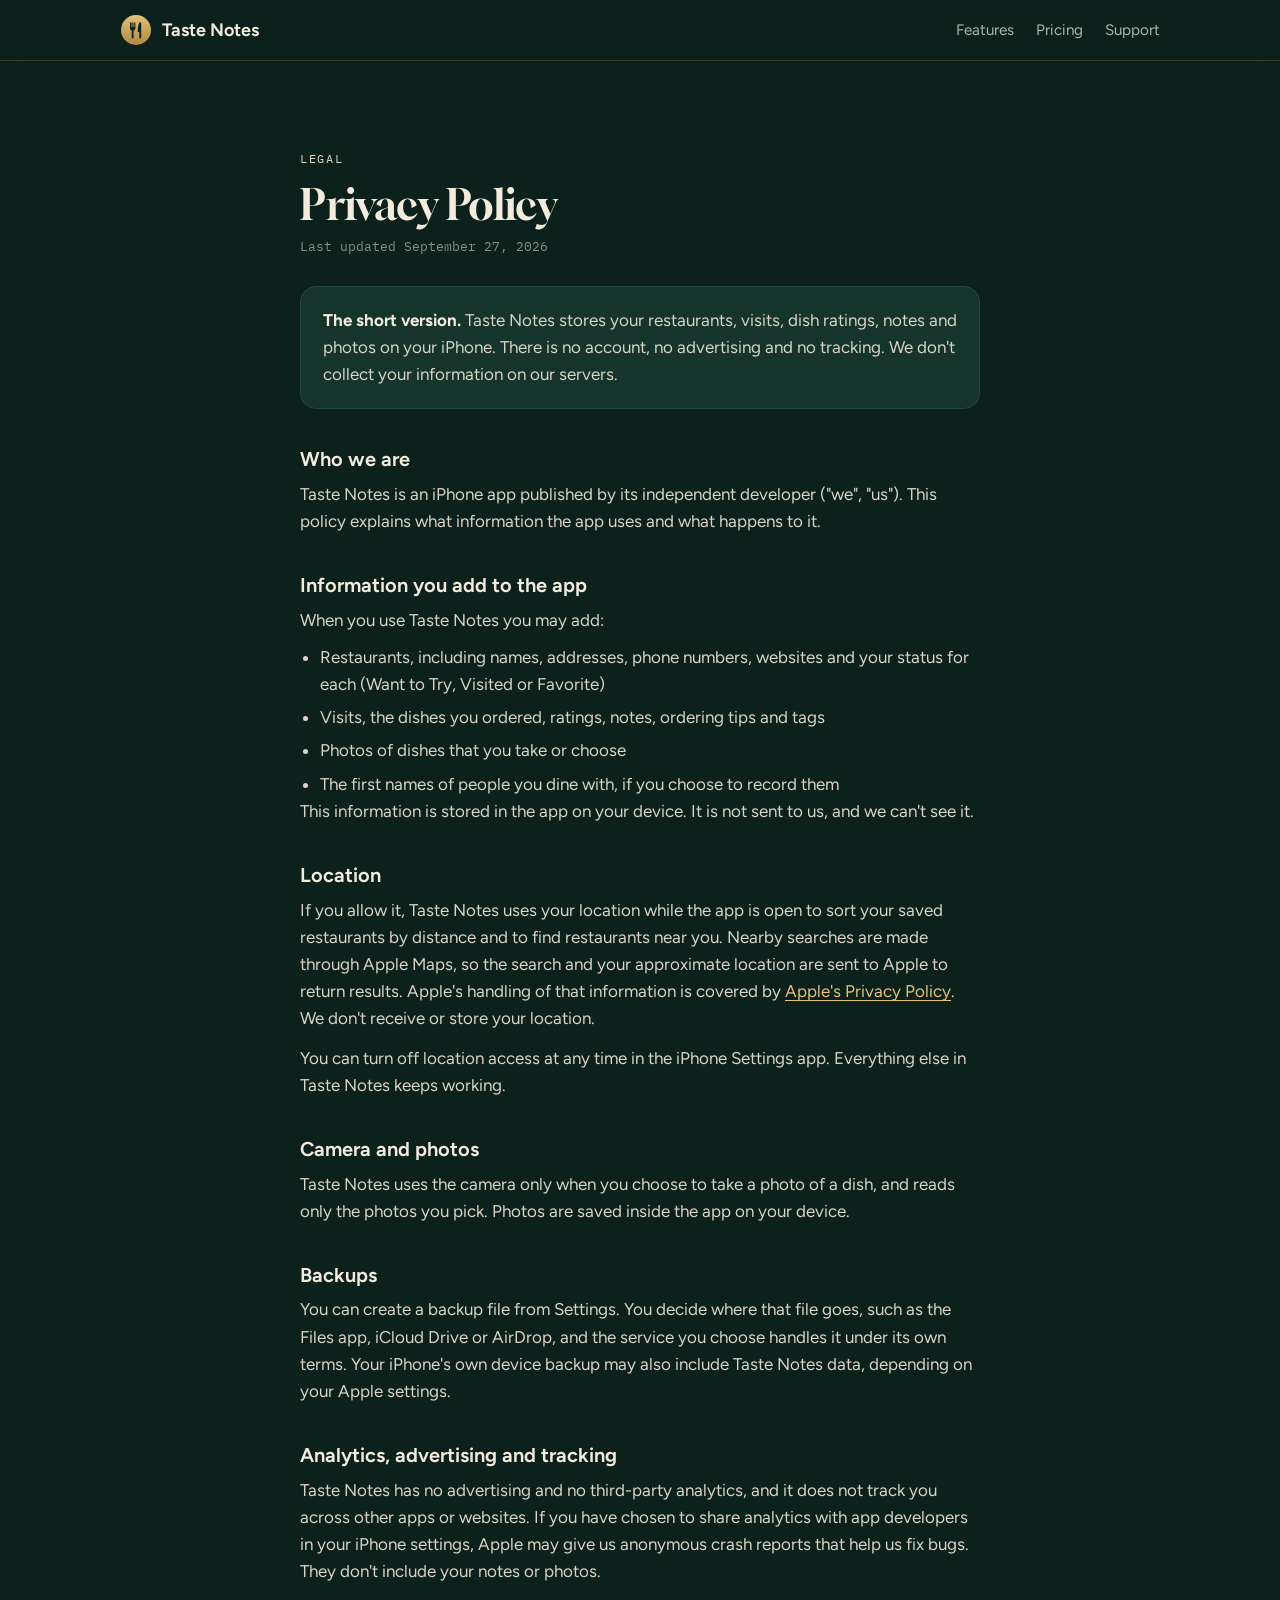
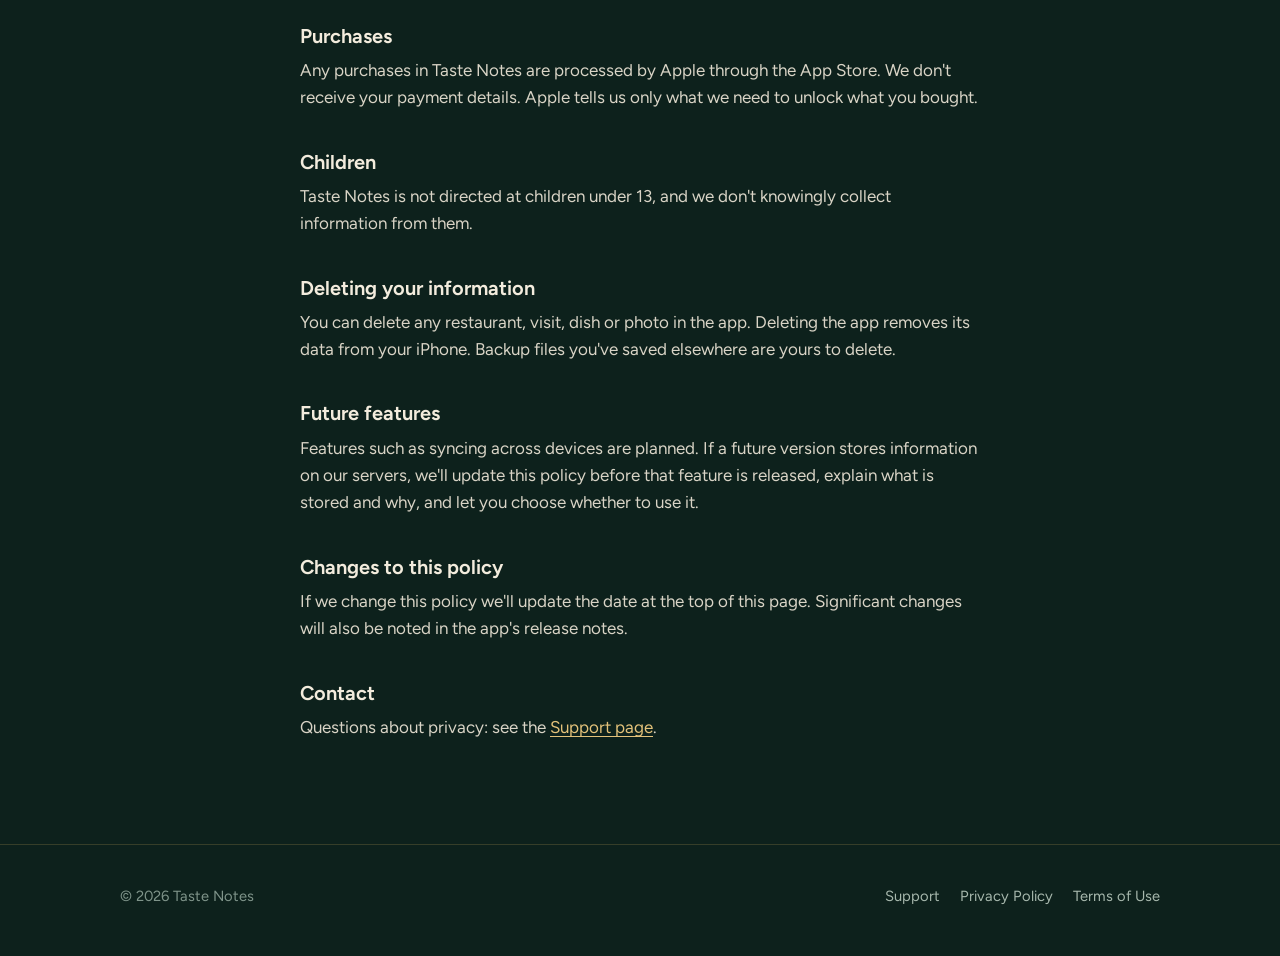
==== privacy.html @ 9aec2a10 "Add Taste Notes marketing site: landing, privacy, terms, support Co-Authored-By: Claude Opus 5.5 <no" ====
<!doctype html>
<html lang="en">
<head>
<meta charset="utf-8">
<meta name="viewport" content="width=device-width, initial-scale=1, viewport-fit=cover">
<title>Taste Notes Privacy Policy</title>
<meta name="description" content="How the Taste Notes iPhone app handles your information.">
<meta name="theme-color" content="#0d211c">
<link rel="icon" href="assets/icon.svg" type="image/svg+xml">
<link rel="preconnect" href="https://fonts.googleapis.com">
<link rel="preconnect" href="https://fonts.gstatic.com" crossorigin>
<link rel="stylesheet" href="https://fonts.googleapis.com/css2?family=Gloock&family=Figtree:wght@400;500;600;700&family=IBM+Plex+Mono:wght@400;500&display=swap">
<link rel="stylesheet" href="assets/site.css">
</head>
<body>
<!-- DRAFT: have this reviewed before relying on it. Update it whenever the app's data handling changes (for example, when cloud sync ships). -->

<header class="site-head">
  <div class="wrap">
    <a class="brand" href="index.html"><img src="assets/icon.svg" alt="" width="32" height="32">Taste Notes</a>
    <nav class="nav" aria-label="Main">
      <a class="opt" href="index.html#features">Features</a>
      <a class="opt" href="index.html#pricing">Pricing</a>
      <a href="support.html">Support</a>
    </nav>
  </div>
</header>

<main class="doc">
  <div class="wrap">
    <p class="eyebrow">Legal</p>
    <h1>Privacy Policy</h1>
    <p class="updated">Last updated <span data-cfg="legalUpdated">September 27, 2026</span></p>

    <div class="summary">
      <p><strong>The short version.</strong> Taste Notes stores your restaurants, visits, dish ratings, notes and photos on your iPhone. There is no account, no advertising and no tracking. We don't collect your information on our servers.</p>
    </div>

    <h2>Who we are</h2>
    <p>Taste Notes is an iPhone app published by <span data-cfg="developerName">its independent developer</span> ("we", "us"). This policy explains what information the app uses and what happens to it.</p>

    <h2>Information you add to the app</h2>
    <p>When you use Taste Notes you may add:</p>
    <ul>
      <li>Restaurants, including names, addresses, phone numbers, websites and your status for each (Want to Try, Visited or Favorite)</li>
      <li>Visits, the dishes you ordered, ratings, notes, ordering tips and tags</li>
      <li>Photos of dishes that you take or choose</li>
      <li>The first names of people you dine with, if you choose to record them</li>
    </ul>
    <p>This information is stored in the app on your device. It is not sent to us, and we can't see it.</p>

    <h2>Location</h2>
    <p>If you allow it, Taste Notes uses your location while the app is open to sort your saved restaurants by distance and to find restaurants near you. Nearby searches are made through Apple Maps, so the search and your approximate location are sent to Apple to return results. Apple's handling of that information is covered by <a href="https://www.apple.com/legal/privacy/" rel="noopener">Apple's Privacy Policy</a>. We don't receive or store your location.</p>
    <p>You can turn off location access at any time in the iPhone Settings app. Everything else in Taste Notes keeps working.</p>

    <h2>Camera and photos</h2>
    <p>Taste Notes uses the camera only when you choose to take a photo of a dish, and reads only the photos you pick. Photos are saved inside the app on your device.</p>

    <h2>Backups</h2>
    <p>You can create a backup file from Settings. You decide where that file goes, such as the Files app, iCloud Drive or AirDrop, and the service you choose handles it under its own terms. Your iPhone's own device backup may also include Taste Notes data, depending on your Apple settings.</p>

    <h2>Analytics, advertising and tracking</h2>
    <p>Taste Notes has no advertising and no third-party analytics, and it does not track you across other apps or websites. If you have chosen to share analytics with app developers in your iPhone settings, Apple may give us anonymous crash reports that help us fix bugs. They don't include your notes or photos.</p>

    <h2>Purchases</h2>
    <p>Any purchases in Taste Notes are processed by Apple through the App Store. We don't receive your payment details. Apple tells us only what we need to unlock what you bought.</p>

    <h2>Children</h2>
    <p>Taste Notes is not directed at children under 13, and we don't knowingly collect information from them.</p>

    <h2>Deleting your information</h2>
    <p>You can delete any restaurant, visit, dish or photo in the app. Deleting the app removes its data from your iPhone. Backup files you've saved elsewhere are yours to delete.</p>

    <h2>Future features</h2>
    <p>Features such as syncing across devices are planned. If a future version stores information on our servers, we'll update this policy before that feature is released, explain what is stored and why, and let you choose whether to use it.</p>

    <h2>Changes to this policy</h2>
    <p>If we change this policy we'll update the date at the top of this page. Significant changes will also be noted in the app's release notes.</p>

    <h2>Contact</h2>
    <p>Questions about privacy: <span data-email>see the <a href="support.html">Support page</a></span>.</p>
  </div>
</main>

<footer class="site-foot">
  <div class="wrap">
    <span>© <span data-year>2026</span> Taste Notes</span>
    <nav aria-label="Footer">
      <a href="support.html">Support</a>
      <a href="privacy.html" aria-current="page">Privacy Policy</a>
      <a href="terms.html">Terms of Use</a>
    </nav>
  </div>
</footer>

<script src="site.config.js"></script>
<script src="assets/site.js"></script>
</body>
</html>
---- assets/site.css ----
/* Taste Notes — site styles. Palette follows the app's Bistro theme. */
:root {
  color-scheme: dark;
  --pine: #0d211c;        /* page ground */
  --pine-deep: #081512;   /* sunken bands */
  --bottle: #14342c;      /* raised surfaces */
  --bottle-edge: #24493f;
  --brass: #c9a257;       /* accent */
  --brass-hi: #e3c27a;
  --linen: #f3ecdd;       /* text */
  --sage: #a7b8ad;        /* secondary text */
  --sage-dim: #7f948a;
  --rose: #d9848d;        /* "Must Order" heart only */
  --rule: rgba(201, 162, 87, 0.22);

  --f-display: "Gloock", "Iowan Old Style", Georgia, serif;
  --f-body: "Figtree", -apple-system, "Segoe UI", system-ui, sans-serif;
  --f-mono: "IBM Plex Mono", ui-monospace, "SF Mono", Menlo, monospace;

  --step--1: 0.875rem;
  --step-0: 1.0625rem;
  --step-1: 1.25rem;
  --step-2: 1.6rem;
  --step-3: clamp(1.9rem, 1.4rem + 2vw, 2.6rem);
  --step-4: clamp(2.6rem, 1.6rem + 4.4vw, 4.6rem);

  --wrap: 1120px;
  --gutter: clamp(16px, 4vw, 40px);
}

* { box-sizing: border-box; }
html { scroll-behavior: smooth; }
@media (prefers-reduced-motion: reduce) { html { scroll-behavior: auto; } }

body {
  margin: 0;
  background: var(--pine);
  color: var(--linen);
  font-family: var(--f-body);
  font-size: var(--step-0);
  line-height: 1.6;
  -webkit-font-smoothing: antialiased;
}
img { max-width: 100%; display: block; }
a { color: var(--brass-hi); text-underline-offset: 3px; text-decoration-thickness: 1px; }
a:hover { color: var(--linen); }
:focus-visible { outline: 2px solid var(--brass-hi); outline-offset: 3px; border-radius: 4px; }

h1, h2, h3 { font-family: var(--f-display); font-weight: 400; line-height: 1.08; margin: 0; text-wrap: balance; letter-spacing: -0.01em; }
h3 { font-family: var(--f-body); font-weight: 650; font-size: var(--step-1); line-height: 1.3; letter-spacing: 0; }
p { margin: 0; }

.wrap { max-width: var(--wrap); margin-inline: auto; padding-inline: var(--gutter); }
.eyebrow {
  font-family: var(--f-mono); font-size: 0.75rem; letter-spacing: 0.14em;
  text-transform: uppercase; color: var(--brass);
}
.lede { color: var(--sage); font-size: var(--step-1); line-height: 1.5; max-width: 34ch; }
.muted { color: var(--sage); }

/* ---------- Header ---------- */
.site-head {
  position: sticky; top: env(safe-area-inset-top, 0px); z-index: 20;
  background: rgba(13, 33, 28, 0.86);
  backdrop-filter: blur(12px); -webkit-backdrop-filter: blur(12px);
  border-bottom: 1px solid var(--rule);
}
.site-head .wrap { display: flex; align-items: center; gap: 24px; padding-block: 14px; }
.brand { display: flex; align-items: center; gap: 10px; color: var(--linen); text-decoration: none; font-weight: 650; font-size: 1.125rem; }
.brand img { width: 32px; height: 32px; }
.nav { display: flex; gap: 22px; margin-left: auto; }
.nav a { color: var(--sage); text-decoration: none; font-size: 0.95rem; }
.nav a:hover, .nav a[aria-current="page"] { color: var(--linen); }
@media (max-width: 720px) { .nav .opt { display: none; } .nav { gap: 16px; } }

/* ---------- Buttons ---------- */
.btn {
  display: inline-flex; align-items: center; gap: 10px;
  padding: 12px 20px; border-radius: 999px;
  font: 600 0.98rem/1 var(--f-body); text-decoration: none;
  border: 1px solid transparent; cursor: pointer;
  transition: transform .15s ease, background .15s ease;
}
.btn-brass { background: linear-gradient(180deg, var(--brass-hi), var(--brass)); color: #1a1408; }
.btn-brass:hover { color: #1a1408; transform: translateY(-1px); }
.btn-ghost { border-color: var(--bottle-edge); color: var(--linen); }
.btn-ghost:hover { background: var(--bottle); color: var(--linen); }
.btn svg { width: 18px; height: 18px; flex: none; }
.btn.is-soon { background: transparent; color: var(--brass-hi); border-color: var(--brass); cursor: default; }
.btn.is-soon:hover { transform: none; }

/* ---------- Hero ---------- */
.hero { padding-block: clamp(48px, 7vw, 96px) clamp(56px, 8vw, 110px); position: relative; overflow: hidden; }
.hero::before {
  content: ""; position: absolute; inset: -20% -10% auto auto; width: 70%; height: 120%;
  background: radial-gradient(closest-side, rgba(40, 96, 78, 0.55), transparent 70%);
  pointer-events: none;
}
.hero .wrap { display: grid; grid-template-columns: 1.05fr 0.95fr; gap: clamp(32px, 5vw, 72px); align-items: center; position: relative; }
.hero h1 { font-size: var(--step-4); margin-block: 18px 22px; }
.hero h1 em { font-style: normal; color: var(--brass-hi); }
.hero .actions { display: flex; flex-wrap: wrap; gap: 12px; margin-top: 32px; }
.hero .fine { margin-top: 18px; font-size: var(--step--1); color: var(--sage-dim); }
@media (max-width: 860px) { .hero .wrap { grid-template-columns: 1fr; } }

.stage { position: relative; display: flex; justify-content: center; padding-block: 8px 40px; }

/* Phone frame */
.phone {
  width: min(300px, 78vw); aspect-ratio: 720 / 1475;
  border-radius: 42px; padding: 9px;
  background: linear-gradient(160deg, #3a3f3c, #121614 45%, #2a2f2c);
  box-shadow: 0 40px 80px -30px rgba(0,0,0,.7), 0 0 0 1px rgba(255,255,255,.06) inset;
  max-width: 100%;
}
.phone img { width: 100%; height: 100%; object-fit: cover; object-position: top; border-radius: 34px; }
.phone.sm { width: min(240px, 70vw); border-radius: 36px; padding: 8px; }
.phone.sm img { border-radius: 29px; }

/* The order ticket: menu-style card with dotted leaders */
.ticket {
  position: absolute; left: -6%; bottom: 0; width: min(310px, 86%);
  background: var(--linen); color: #1f2a25;
  border-radius: 6px; padding: 18px 20px 16px;
  box-shadow: 0 24px 50px -18px rgba(0,0,0,.6);
  transform: rotate(-3deg);
  font-size: 0.9rem;
}
.ticket::before, .ticket::after {
  content: ""; position: absolute; left: 0; right: 0; height: 8px;
  background: radial-gradient(circle at 5px -1px, transparent 5px, var(--linen) 5.5px) 0 0 / 10px 8px repeat-x;
}
.ticket::before { top: -7px; transform: rotate(180deg); }
.ticket::after { bottom: -7px; }
.ticket .t-head { display: flex; justify-content: space-between; align-items: baseline; gap: 8px; border-bottom: 1px dashed #b9ad93; padding-bottom: 8px; margin-bottom: 8px; }
.ticket .t-name { font-family: var(--f-display); font-size: 1.2rem; line-height: 1.1; }
.ticket .t-date { font-family: var(--f-mono); font-size: 0.72rem; color: #6d6552; white-space: nowrap; }
.ticket ul { list-style: none; margin: 0; padding: 0; display: grid; gap: 5px; }
.ticket li { display: flex; align-items: baseline; gap: 6px; }
.ticket li .dish { white-space: nowrap; }
.ticket li .lead { flex: 1; border-bottom: 1.5px dotted #b9ad93; transform: translateY(-4px); min-width: 12px; }
.ticket li .score { font-family: var(--f-mono); font-size: 0.8rem; white-space: nowrap; color: #7a5a1c; }
.ticket .t-foot { margin-top: 10px; padding-top: 8px; border-top: 1px dashed #b9ad93; font-size: 0.8rem; color: #5b5646; display: flex; gap: 6px; align-items: center; }
.ticket .heart { color: #b8505b; }
@media (max-width: 860px) { .ticket { left: 0; } }
@media (prefers-reduced-motion: no-preference) {
  .ticket { animation: settle .9s cubic-bezier(.2,.8,.2,1) .2s both; }
  @keyframes settle { from { transform: translateY(14px) rotate(-6deg); } to { transform: rotate(-3deg); } }
}

/* ---------- Sections ---------- */
.section { padding-block: clamp(64px, 9vw, 120px); }
.section.band { background: var(--pine-deep); border-block: 1px solid var(--rule); }
.section-head { display: grid; gap: 14px; max-width: 640px; margin-bottom: clamp(36px, 5vw, 56px); }
.section-head h2 { font-size: var(--step-3); }
.section-head p { color: var(--sage); font-size: var(--step-1); line-height: 1.5; }

/* Questions strip */
.questions { display: grid; grid-template-columns: repeat(3, 1fr); gap: clamp(20px, 3vw, 40px); }
.questions blockquote { margin: 0; font-family: var(--f-display); font-size: var(--step-2); line-height: 1.2; color: var(--linen); }
.questions blockquote::before { content: "\201C"; color: var(--brass); }
.questions blockquote::after { content: "\201D"; color: var(--brass); }
.questions p { margin-top: 10px; color: var(--sage); font-size: 0.98rem; }
@media (max-width: 760px) { .questions { grid-template-columns: 1fr; } }

/* Steps (a real sequence, so numbered) */
.steps { display: grid; grid-template-columns: repeat(4, 1fr); gap: clamp(20px, 2.5vw, 32px); list-style: none; margin: 0; padding: 0; counter-reset: step; }
.steps li { display: grid; gap: 12px; align-content: start; counter-increment: step; }
.steps .num { font-family: var(--f-mono); font-size: 0.8rem; color: var(--brass); letter-spacing: .1em; }
.steps .num::before { content: "Step " counter(step); }
.steps p { color: var(--sage); font-size: 0.98rem; }
.steps .phone { width: 100%; margin-bottom: 8px; }
@media (max-width: 900px) { .steps { grid-template-columns: repeat(2, 1fr); } }
@media (max-width: 480px) { .steps { grid-template-columns: 1fr; } .steps .phone { width: min(260px, 100%); } }

/* Feature rows */
.feature { display: grid; grid-template-columns: 1fr 1fr; gap: clamp(32px, 6vw, 88px); align-items: center; }
.feature + .feature { margin-top: clamp(72px, 9vw, 120px); }
.feature.flip .copy { order: 2; }
.feature .copy { display: grid; gap: 16px; }
.feature h2 { font-size: var(--step-3); }
.feature .copy > p { color: var(--sage); font-size: var(--step-1); line-height: 1.5; max-width: 36ch; }
.feature .media { display: flex; justify-content: center; }
.checks { list-style: none; padding: 0; margin: 8px 0 0; display: grid; gap: 10px; }
.checks li { display: grid; grid-template-columns: 20px 1fr; gap: 10px; color: var(--linen); font-size: 1rem; }
.checks li::before { content: ""; width: 8px; height: 8px; margin: 9px 0 0 4px; border-radius: 50%; background: var(--brass); }
@media (max-width: 820px) {
  .feature { grid-template-columns: 1fr; }
  .feature.flip .copy { order: 0; }
}

/* Small feature grid */
.minis { display: grid; grid-template-columns: repeat(3, 1fr); gap: 1px; background: var(--rule); border: 1px solid var(--rule); border-radius: 18px; overflow: hidden; }
.mini { background: var(--pine-deep); padding: 26px 24px; display: grid; gap: 8px; align-content: start; }
.mini p { color: var(--sage); font-size: 0.98rem; }
.mini svg { width: 26px; height: 26px; color: var(--brass); margin-bottom: 6px; }
@media (max-width: 860px) { .minis { grid-template-columns: repeat(2, 1fr); } }
@media (max-width: 520px) { .minis { grid-template-columns: 1fr; } }

/* Pricing */
.plans { display: grid; grid-template-columns: repeat(3, 1fr); gap: 20px; align-items: stretch; }
.plan { background: var(--bottle); border: 1px solid var(--bottle-edge); border-radius: 20px; padding: 28px 26px; display: grid; gap: 14px; align-content: start; }
.plan.feat { border-color: var(--brass); background: linear-gradient(180deg, #1a3d34, var(--bottle)); }
.plan .status { justify-self: start; font-family: var(--f-mono); font-size: 0.7rem; letter-spacing: .12em; text-transform: uppercase; padding: 5px 10px; border-radius: 999px; border: 1px solid var(--bottle-edge); color: var(--sage); }
.plan.feat .status { border-color: var(--brass); color: var(--brass-hi); }
.plan h3 { font-family: var(--f-display); font-weight: 400; font-size: var(--step-2); }
.plan .price { font-family: var(--f-display); font-size: 2.2rem; line-height: 1; }
.plan .price.is-tba { font-family: var(--f-body); font-size: 1.15rem; font-weight: 600; color: var(--brass-hi); line-height: 1.3; }
.plan .price-sub { color: var(--sage); font-size: 0.92rem; margin-top: -6px; }
.plan .checks li { font-size: 0.97rem; color: var(--sage); }
.plans-note { margin-top: 24px; color: var(--sage-dim); font-size: 0.92rem; max-width: 70ch; }
@media (max-width: 900px) { .plans { grid-template-columns: 1fr; max-width: 520px; } }

/* Roadmap */
.later { display: grid; grid-template-columns: repeat(auto-fit, minmax(220px, 1fr)); gap: 16px; }
.later div { border: 1px dashed var(--bottle-edge); border-radius: 16px; padding: 20px; display: grid; gap: 6px; align-content: start; }
.later h3 { font-size: 1.05rem; }
.later p { color: var(--sage); font-size: 0.95rem; }
.later-note { margin-top: 20px; color: var(--sage-dim); font-size: 0.92rem; }

/* FAQ */
.faq { display: grid; gap: 0; max-width: 780px; border-top: 1px solid var(--rule); }
.faq details { border-bottom: 1px solid var(--rule); padding-block: 4px; }
.faq summary { cursor: pointer; list-style: none; padding-block: 18px; font-weight: 600; font-size: 1.08rem; display: flex; justify-content: space-between; gap: 16px; }
.faq summary::-webkit-details-marker { display: none; }
.faq summary::after { content: "+"; font-family: var(--f-mono); color: var(--brass); font-size: 1.2rem; line-height: 1; }
.faq details[open] summary::after { content: "–"; }
.faq details p { color: var(--sage); padding-bottom: 20px; max-width: 64ch; }

/* Closing CTA */
.closer { text-align: left; display: grid; grid-template-columns: 1fr auto; gap: 32px; align-items: center; }
.closer h2 { font-size: var(--step-3); max-width: 18ch; }
@media (max-width: 720px) { .closer { grid-template-columns: 1fr; } }

/* Footer */
.site-foot { border-top: 1px solid var(--rule); padding-block: 40px 48px; color: var(--sage-dim); font-size: 0.92rem; }
.site-foot .wrap { display: flex; flex-wrap: wrap; gap: 20px 40px; justify-content: space-between; align-items: center; }
.site-foot nav { display: flex; flex-wrap: wrap; gap: 20px; }
.site-foot a { color: var(--sage); text-decoration: none; }
.site-foot a:hover { color: var(--linen); }

/* ---------- Document pages (Privacy, Terms, Support) ---------- */
.doc { padding-block: clamp(48px, 7vw, 88px) clamp(64px, 8vw, 110px); }
.doc .wrap { max-width: 760px; }
.doc h1 { font-size: var(--step-3); margin-block: 14px 10px; }
.doc .updated { font-family: var(--f-mono); font-size: 0.8rem; color: var(--sage-dim); }
.doc .summary { margin-block: 28px 8px; background: var(--bottle); border: 1px solid var(--bottle-edge); border-radius: 16px; padding: 20px 22px; }
.doc .summary p + p, .doc .summary ul { margin-top: 10px; }
.doc h2 { font-family: var(--f-body); font-weight: 650; font-size: 1.25rem; margin-top: 40px; margin-bottom: 10px; letter-spacing: 0; }
.doc p, .doc li { color: #d9d4c6; }
.doc p + p { margin-top: 12px; }
.doc ul { padding-left: 1.2em; margin: 10px 0 0; display: grid; gap: 6px; }
.doc strong { color: var(--linen); }
.doc .contact-card { margin-top: 20px; display: grid; gap: 6px; }
.doc .faq { margin-top: 12px; }
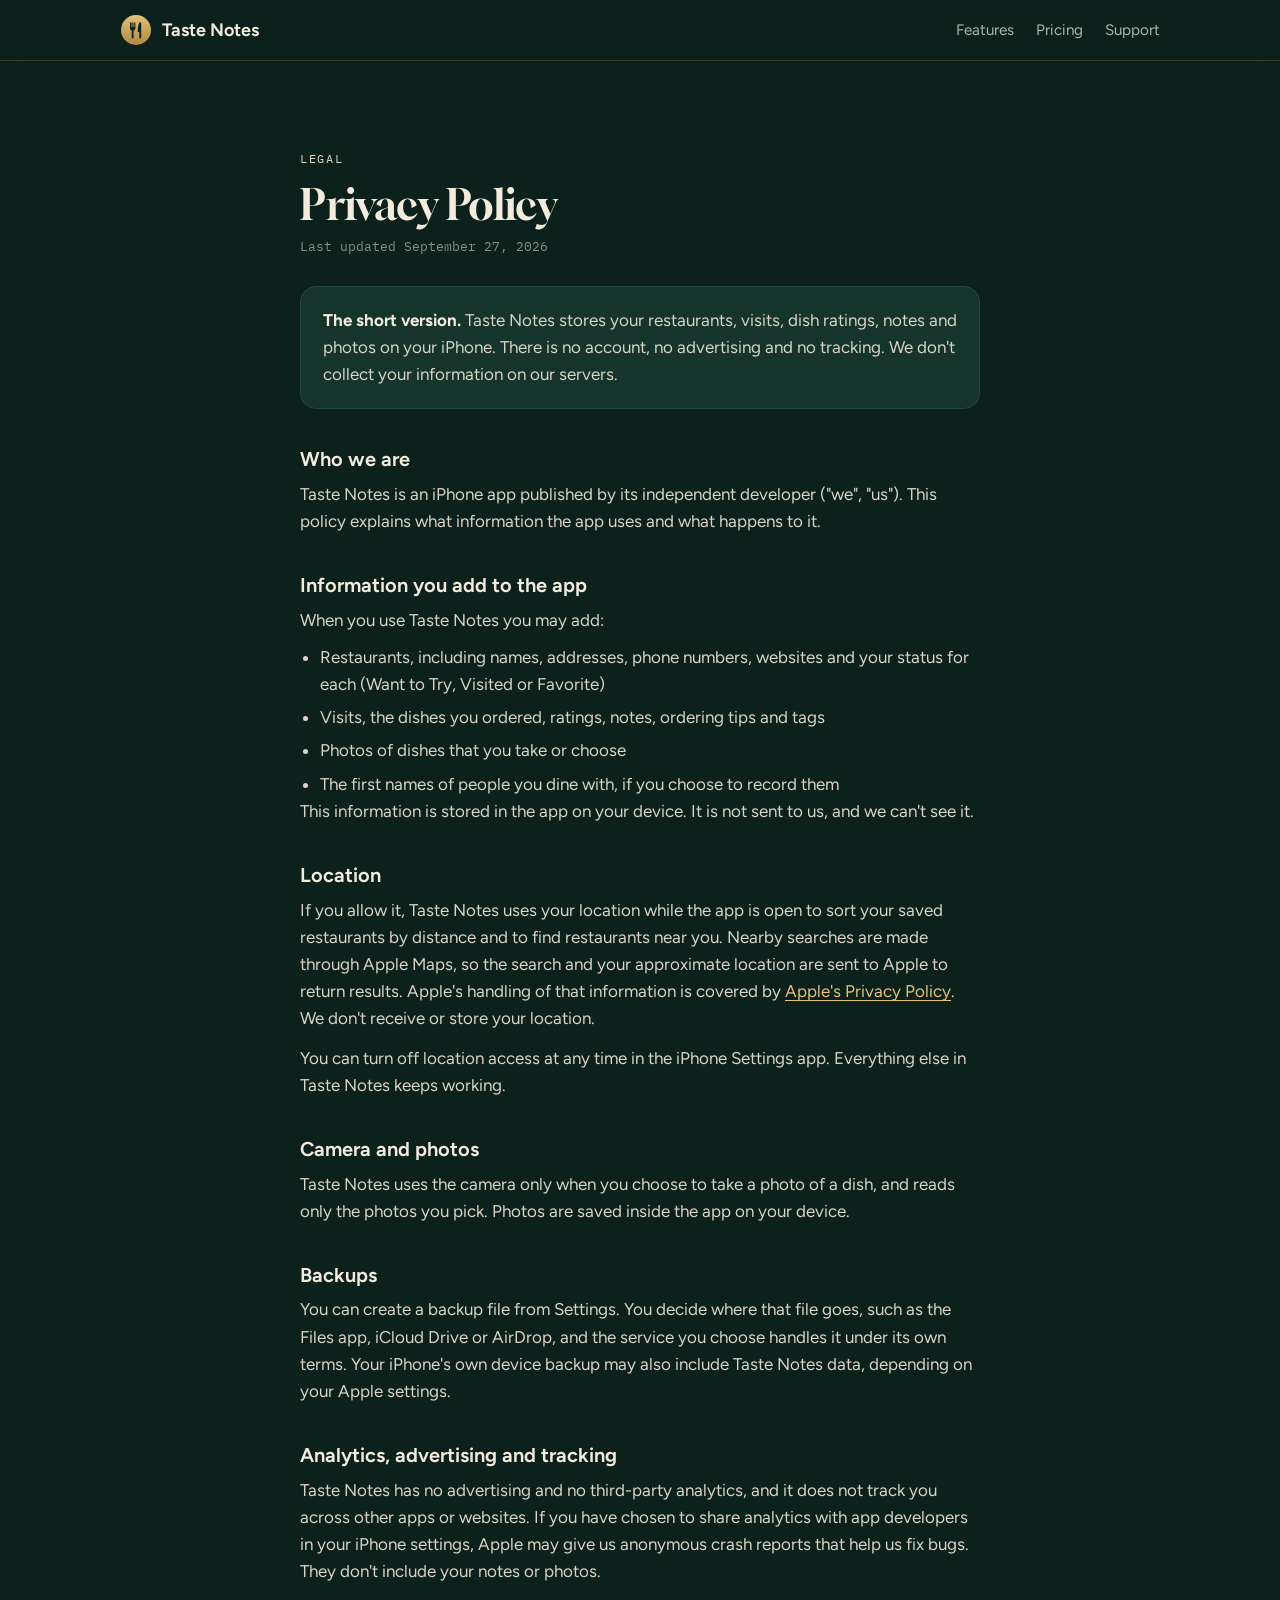
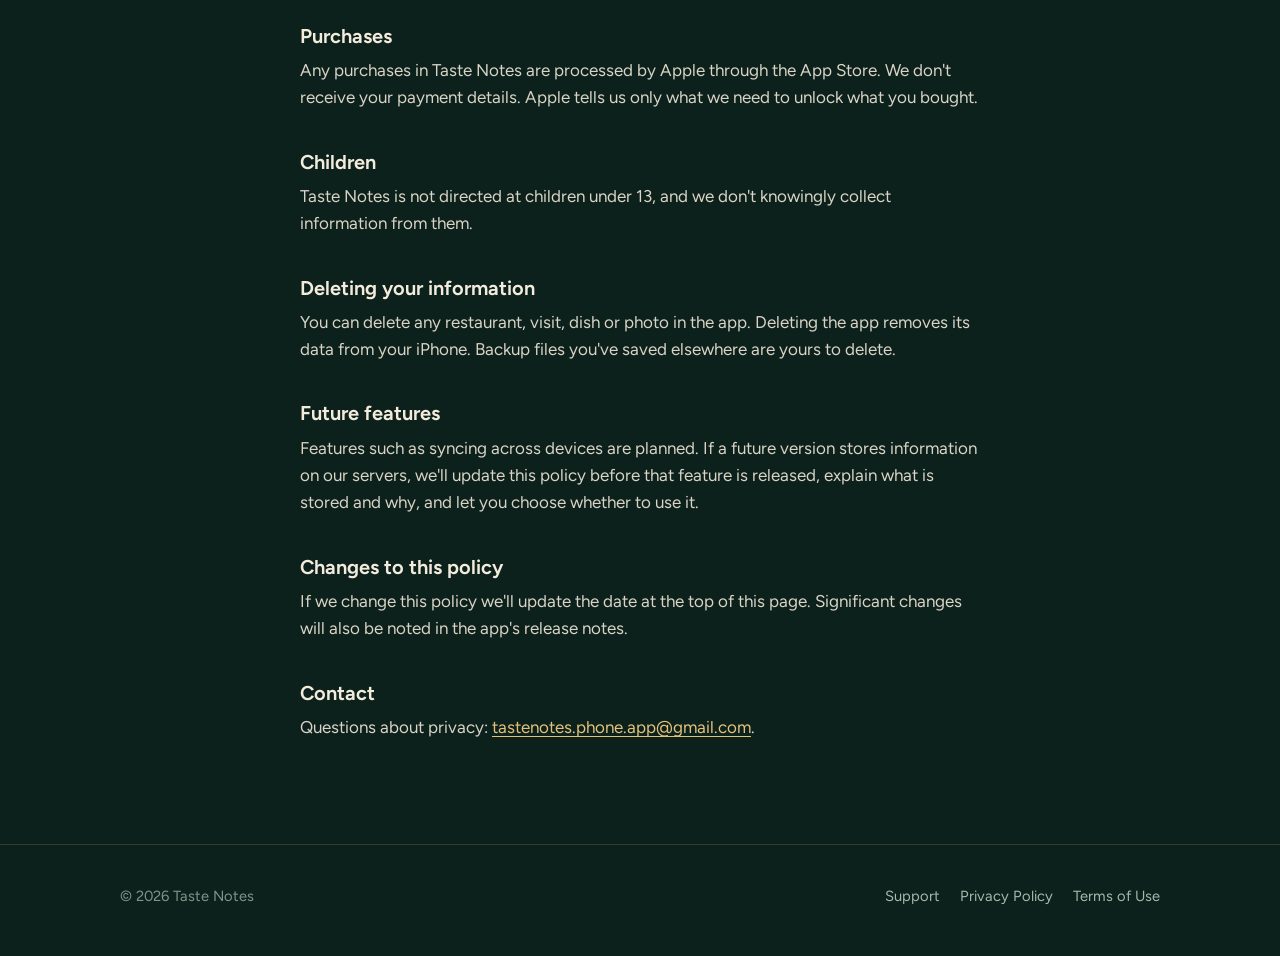
==== commit c776f82a: "Show support email in page HTML Co-Authored-By: Claude Opus 5.5 <noreply@anthropic.com> Claude-Sessi" ====
--- a/privacy.html
+++ b/privacy.html
@@ -78,7 +78,7 @@
     <p>If we change this policy we'll update the date at the top of this page. Significant changes will also be noted in the app's release notes.</p>
 
     <h2>Contact</h2>
-    <p>Questions about privacy: <span data-email>see the <a href="support.html">Support page</a></span>.</p>
+    <p>Questions about privacy: <span data-email><a href="mailto:tastenotes.phone.app@gmail.com">tastenotes.phone.app@gmail.com</a></span>.</p>
   </div>
 </main>
 
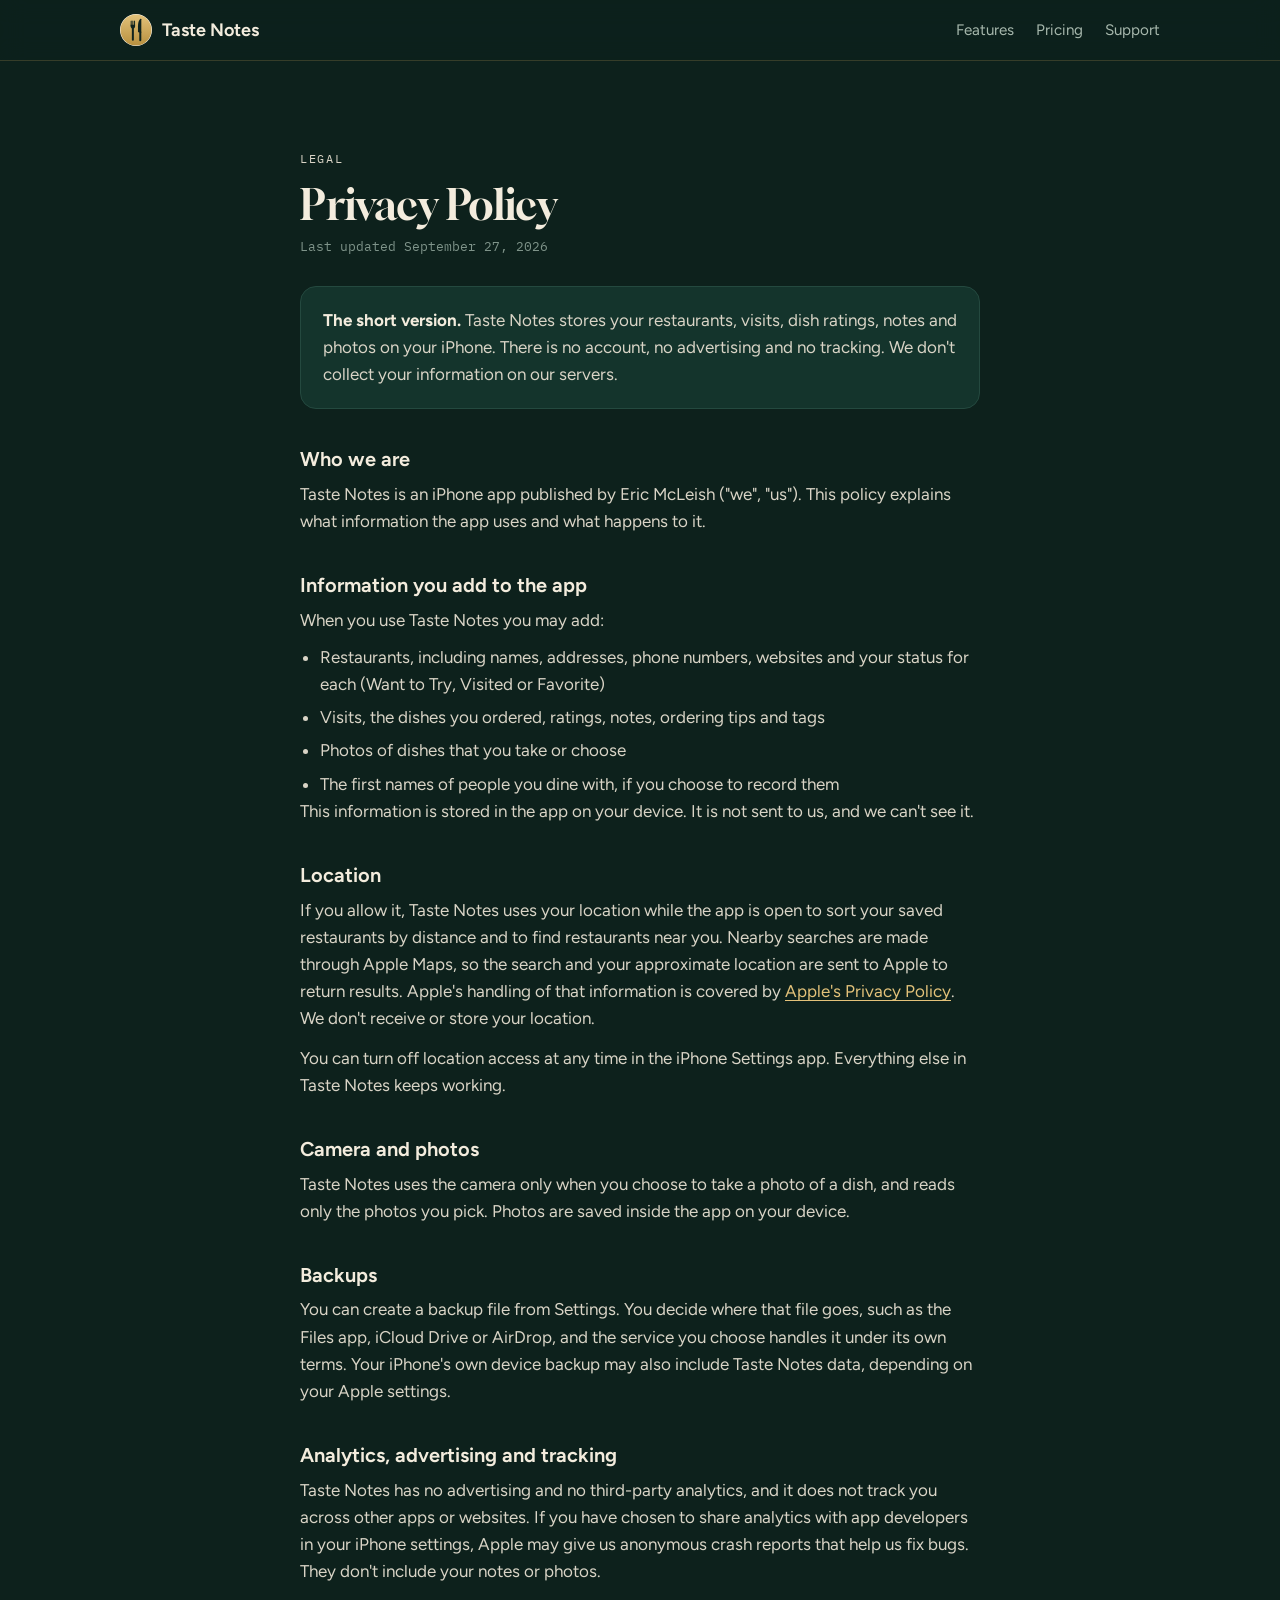
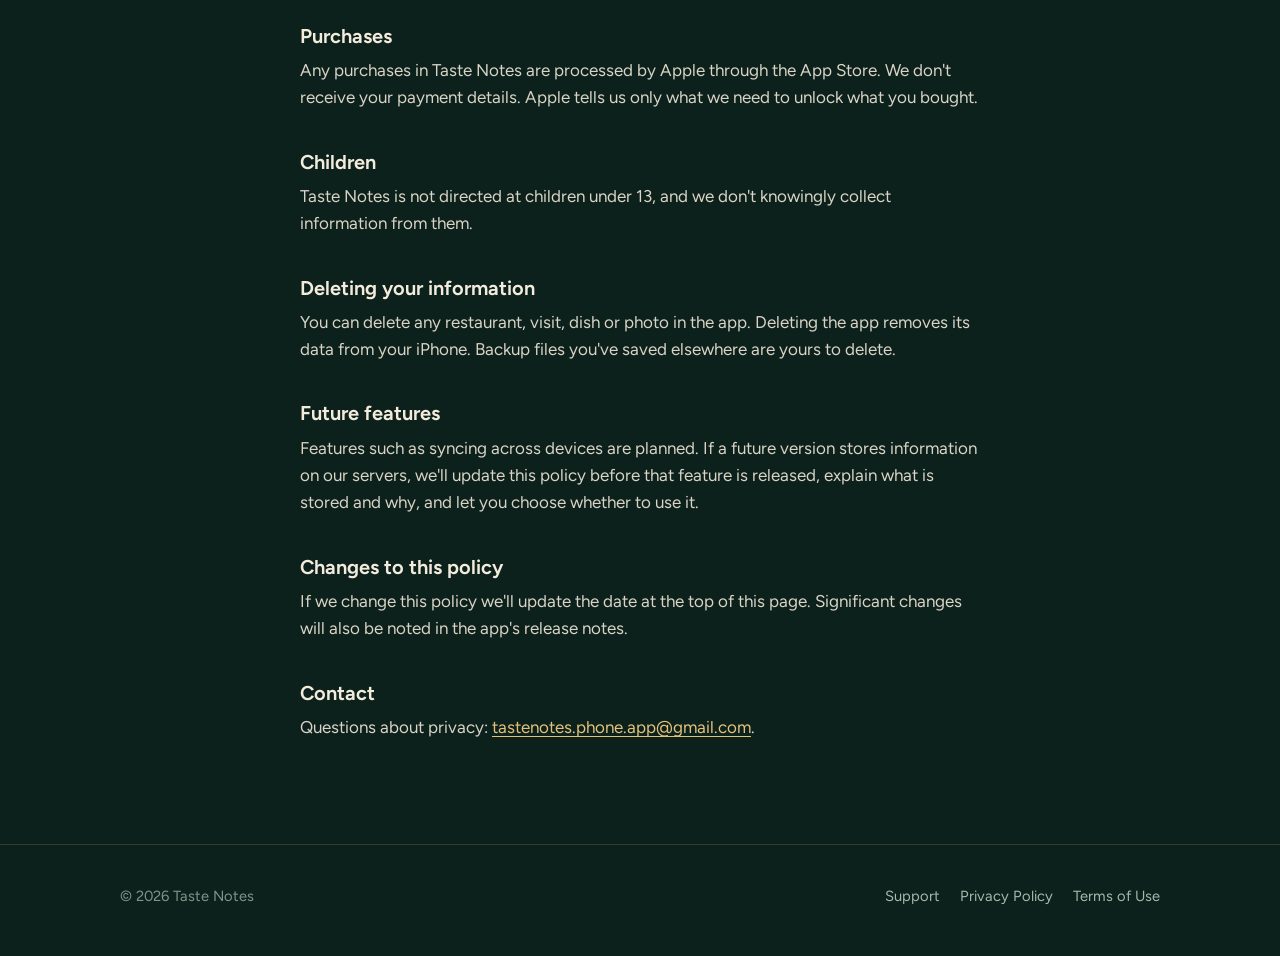
==== commit 5e141320: "Name seller in legal pages; Lifetime price $14.99 Co-Authored-By: Claude Opus 5.5 <noreply@anthropic" ====
--- a/privacy.html
+++ b/privacy.html
@@ -37,7 +37,7 @@
     </div>
 
     <h2>Who we are</h2>
-    <p>Taste Notes is an iPhone app published by <span data-cfg="developerName">its independent developer</span> ("we", "us"). This policy explains what information the app uses and what happens to it.</p>
+    <p>Taste Notes is an iPhone app published by <span data-cfg="developerName">Eric McLeish</span> ("we", "us"). This policy explains what information the app uses and what happens to it.</p>
 
     <h2>Information you add to the app</h2>
     <p>When you use Taste Notes you may add:</p>
